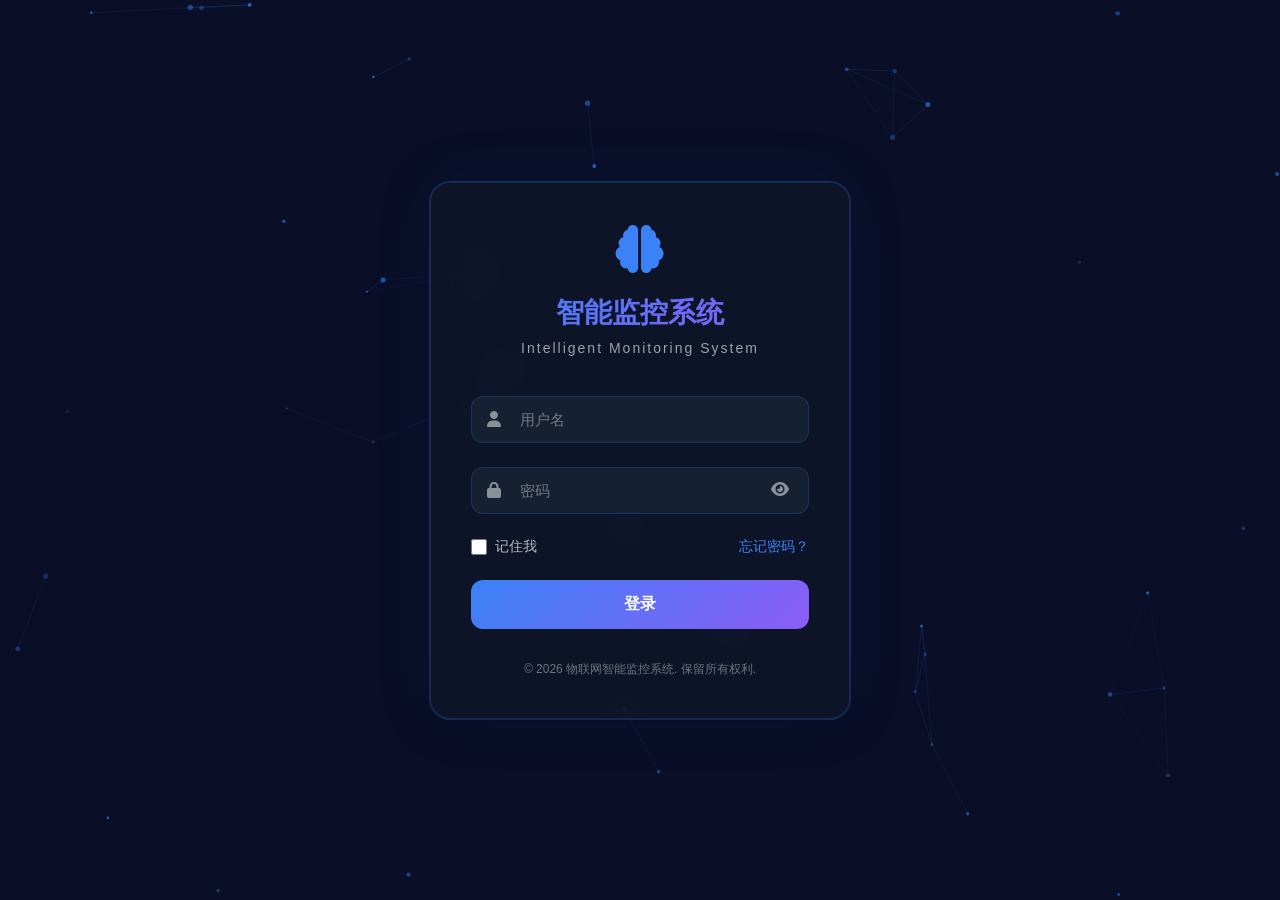
==== login.html @ 93a4303a "首次上传项目：物联网智能监控系统" ====
<!DOCTYPE html>
<html lang="zh-CN">
<head>
    <meta charset="UTF-8">
    <meta name="viewport" content="width=device-width, initial-scale=1.0">
    <meta http-equiv="X-UA-Compatible" content="IE=edge">
    <title>登录 - 物联网智能监控系统</title>
    <link rel="stylesheet" href="css/login.css">
    <link rel="stylesheet" href="https://cdnjs.cloudflare.com/ajax/libs/font-awesome/6.4.0/css/all.min.css">
</head>
<body>
    <!-- 粒子背景画布 -->
    <canvas id="particleCanvas"></canvas>
    
    <!-- 登录容器 -->
    <div class="login-container">
        <div class="login-box">
            <!-- Logo和标题 -->
            <div class="login-header">
                <div class="logo-icon">
                    <i class="fas fa-brain"></i>
                </div>
                <h1>智能监控系统</h1>
                <p>Intelligent Monitoring System</p>
            </div>
            
            <!-- 登录表单 -->
            <form class="login-form" id="loginForm">
                <div class="form-group">
                    <div class="input-wrapper">
                        <i class="fas fa-user input-icon"></i>
                        <input 
                            type="text" 
                            id="username" 
                            name="username" 
                            placeholder="用户名" 
                            autocomplete="username"
                            required
                        >
                    </div>
                    <span class="error-message" id="usernameError"></span>
                </div>
                
                <div class="form-group">
                    <div class="input-wrapper">
                        <i class="fas fa-lock input-icon"></i>
                        <input 
                            type="password" 
                            id="password" 
                            name="password" 
                            placeholder="密码" 
                            autocomplete="current-password"
                            required
                        >
                        <button type="button" class="toggle-password" id="togglePassword">
                            <i class="fas fa-eye"></i>
                        </button>
                    </div>
                    <span class="error-message" id="passwordError"></span>
                </div>
                
                <div class="form-options">
                    <label class="remember-me">
                        <input type="checkbox" id="rememberMe">
                        <span>记住我</span>
                    </label>
                    <a href="#" class="forgot-password">忘记密码？</a>
                </div>
                
                <button type="submit" class="login-btn" id="loginBtn">
                    <span class="btn-text">登录</span>
                    <span class="btn-loader" style="display: none;">
                        <i class="fas fa-spinner fa-spin"></i>
                    </span>
                </button>
            </form>
            
            <!-- 底部信息 -->
            <div class="login-footer">
                <p>&copy; 2026 物联网智能监控系统. 保留所有权利.</p>
            </div>
        </div>
    </div>
    
    <script src="js/login.js"></script>
</body>
</html>
---- css/login.css ----
/* ============================================
   登录页面样式 - 深色科技感主题
   ============================================ */

* {
    margin: 0;
    padding: 0;
    box-sizing: border-box;
}

body {
    font-family: -apple-system, BlinkMacSystemFont, 'Segoe UI', 'PingFang SC', 'Hiragino Sans GB',
        'Microsoft YaHei', 'Helvetica Neue', Helvetica, Arial, sans-serif;
    overflow: hidden;
    height: 100vh;
    background: #0a0e27;
    position: relative;
}

/* 粒子背景画布 */
#particleCanvas {
    position: fixed;
    top: 0;
    left: 0;
    width: 100%;
    height: 100%;
    z-index: 0;
}

/* 登录容器 */
.login-container {
    position: relative;
    z-index: 1;
    display: flex;
    align-items: center;
    justify-content: center;
    min-height: 100vh;
    padding: 20px;
}

/* 登录框 */
.login-box {
    width: 100%;
    max-width: 420px;
    background: rgba(15, 23, 42, 0.8);
    backdrop-filter: blur(20px);
    border-radius: 20px;
    padding: 40px;
    box-shadow: 
        0 8px 32px rgba(0, 0, 0, 0.3),
        0 0 0 1px rgba(59, 130, 246, 0.3),
        0 0 60px rgba(59, 130, 246, 0.1);
    animation: glow 3s ease-in-out infinite;
    border: 1px solid rgba(59, 130, 246, 0.2);
}

@keyframes glow {
    0%, 100% {
        box-shadow: 
            0 8px 32px rgba(0, 0, 0, 0.3),
            0 0 0 1px rgba(59, 130, 246, 0.3),
            0 0 60px rgba(59, 130, 246, 0.1);
    }
    50% {
        box-shadow: 
            0 8px 32px rgba(0, 0, 0, 0.3),
            0 0 0 1px rgba(59, 130, 246, 0.5),
            0 0 80px rgba(59, 130, 246, 0.2);
    }
}

/* 登录头部 */
.login-header {
    text-align: center;
    margin-bottom: 40px;
}

.logo-icon {
    font-size: 48px;
    color: #3b82f6;
    margin-bottom: 16px;
    display: inline-block;
    animation: pulse 2s ease-in-out infinite;
}

@keyframes pulse {
    0%, 100% {
        transform: scale(1);
        opacity: 1;
    }
    50% {
        transform: scale(1.1);
        opacity: 0.8;
    }
}

.login-header h1 {
    font-size: 28px;
    font-weight: 600;
    color: #ffffff;
    margin-bottom: 8px;
    background: linear-gradient(135deg, #3b82f6, #8b5cf6);
    -webkit-background-clip: text;
    -webkit-text-fill-color: transparent;
    background-clip: text;
}

.login-header p {
    font-size: 14px;
    color: rgba(255, 255, 255, 0.6);
    letter-spacing: 2px;
}

/* 表单组 */
.form-group {
    margin-bottom: 24px;
}

.input-wrapper {
    position: relative;
    display: flex;
    align-items: center;
}

.input-icon {
    position: absolute;
    left: 16px;
    color: rgba(255, 255, 255, 0.5);
    font-size: 16px;
    z-index: 1;
}

.input-wrapper input {
    width: 100%;
    padding: 14px 16px 14px 48px;
    background: rgba(30, 41, 59, 0.6);
    border: 1px solid rgba(59, 130, 246, 0.2);
    border-radius: 12px;
    color: #ffffff;
    font-size: 15px;
    transition: all 0.3s ease;
}

.input-wrapper input:focus {
    outline: none;
    border-color: #3b82f6;
    background: rgba(30, 41, 59, 0.8);
    box-shadow: 0 0 0 3px rgba(59, 130, 246, 0.1);
}

.input-wrapper input::placeholder {
    color: rgba(255, 255, 255, 0.4);
}

.toggle-password {
    position: absolute;
    right: 16px;
    background: none;
    border: none;
    color: rgba(255, 255, 255, 0.5);
    cursor: pointer;
    font-size: 16px;
    padding: 4px;
    transition: color 0.3s;
}

.toggle-password:hover {
    color: #3b82f6;
}

/* 错误消息 */
.error-message {
    display: block;
    color: #ef4444;
    font-size: 12px;
    margin-top: 8px;
    padding-left: 4px;
    animation: shake 0.5s;
}

@keyframes shake {
    0%, 100% { transform: translateX(0); }
    25% { transform: translateX(-5px); }
    75% { transform: translateX(5px); }
}

.input-wrapper.error input {
    border-color: #ef4444;
    animation: shake 0.5s;
}

/* 表单选项 */
.form-options {
    display: flex;
    justify-content: space-between;
    align-items: center;
    margin-bottom: 24px;
    font-size: 14px;
}

.remember-me {
    display: flex;
    align-items: center;
    gap: 8px;
    color: rgba(255, 255, 255, 0.7);
    cursor: pointer;
}

.remember-me input[type="checkbox"] {
    width: 16px;
    height: 16px;
    accent-color: #3b82f6;
    cursor: pointer;
}

.forgot-password {
    color: #3b82f6;
    text-decoration: none;
    transition: color 0.3s;
}

.forgot-password:hover {
    color: #60a5fa;
}

/* 登录按钮 */
.login-btn {
    width: 100%;
    padding: 14px;
    background: linear-gradient(135deg, #3b82f6, #8b5cf6);
    border: none;
    border-radius: 12px;
    color: #ffffff;
    font-size: 16px;
    font-weight: 600;
    cursor: pointer;
    position: relative;
    overflow: hidden;
    transition: all 0.3s ease;
}

.login-btn::before {
    content: '';
    position: absolute;
    top: 50%;
    left: 50%;
    width: 0;
    height: 0;
    border-radius: 50%;
    background: rgba(255, 255, 255, 0.3);
    transform: translate(-50%, -50%);
    transition: width 0.6s, height 0.6s;
}

.login-btn:hover::before {
    width: 300px;
    height: 300px;
}

.login-btn:hover {
    transform: translateY(-2px);
    box-shadow: 0 10px 30px rgba(59, 130, 246, 0.4);
}

.login-btn:active {
    transform: translateY(0);
}

.login-btn:disabled {
    opacity: 0.6;
    cursor: not-allowed;
}

.btn-text {
    position: relative;
    z-index: 1;
}

.btn-loader {
    position: relative;
    z-index: 1;
}

/* 登录底部 */
.login-footer {
    margin-top: 32px;
    text-align: center;
    color: rgba(255, 255, 255, 0.4);
    font-size: 12px;
}

/* 响应式设计 */
@media (max-width: 480px) {
    .login-box {
        padding: 30px 20px;
    }
    
    .login-header h1 {
        font-size: 24px;
    }
    
    .logo-icon {
        font-size: 40px;
    }
}
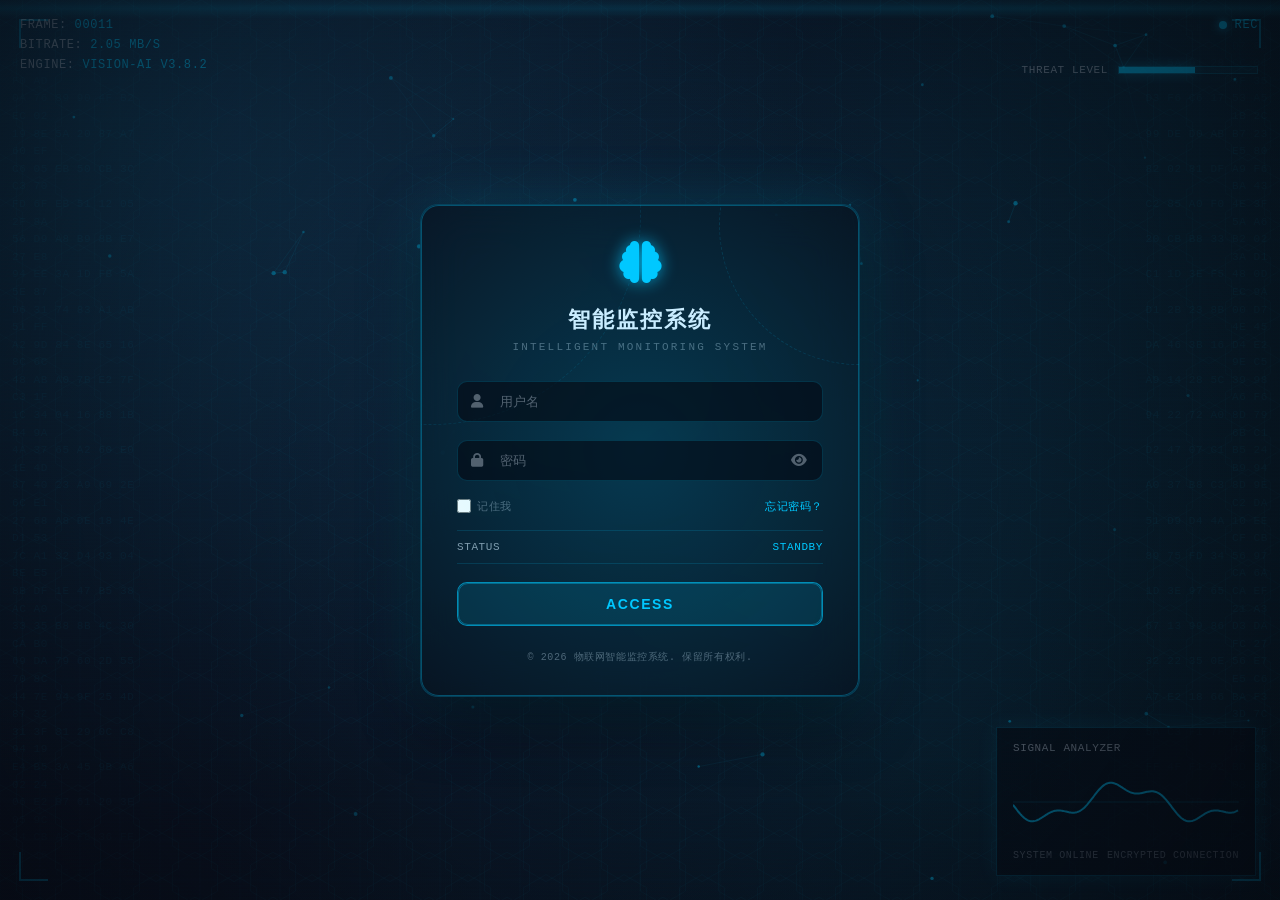
==== commit 74dc31f3: "first commit login" ====
--- a/login.html
+++ b/login.html
@@ -9,19 +9,57 @@
     <link rel="stylesheet" href="https://cdnjs.cloudflare.com/ajax/libs/font-awesome/6.4.0/css/all.min.css">
 </head>
 <body>
-    <!-- 粒子背景画布 -->
-    <canvas id="particleCanvas"></canvas>
+    <!-- HUD背景画布 -->
+    <canvas id="hudCanvas"></canvas>
+    
+    <!-- HUD叠加层 -->
+    <div class="hud-overlay">
+        <div class="hud-counters">
+            <div class="hud-item">FRAME: <span id="hudFrame">00000</span></div>
+            <div class="hud-item">BITRATE: <span id="hudBitrate">0.0 MB/s</span></div>
+            <div class="hud-item">ENGINE: <span id="hudEngine">VISION-AI v3.8.2</span></div>
+        </div>
+        <div class="hud-rec">
+            <span class="rec-dot"></span>
+            <span>REC</span>
+        </div>
+        <div class="hud-threat">
+            <span>THREAT LEVEL</span>
+            <div class="threat-bar">
+                <span class="threat-fill" id="threatFill"></span>
+            </div>
+        </div>
+    </div>
+    
+    <!-- 左右十六进制数据流 -->
+    <div class="hex-stream hex-stream-left" id="hexStreamLeft"></div>
+    <div class="hex-stream hex-stream-right" id="hexStreamRight"></div>
+    
+    <!-- 底部右侧波形分析仪 -->
+    <div class="waveform-panel">
+        <div class="panel-title">SIGNAL ANALYZER</div>
+        <canvas id="waveformCanvas"></canvas>
+        <div class="panel-meta">
+            <span>System Online</span>
+            <span>Encrypted Connection</span>
+        </div>
+    </div>
+    
+    <!-- 聚焦遮罩 -->
+    <div class="login-focus-backdrop"></div>
     
     <!-- 登录容器 -->
     <div class="login-container">
-        <div class="login-box">
+        <div class="login-box" id="loginBox">
+            <div class="orbit-ring ring-outer"></div>
+            <div class="orbit-ring ring-inner"></div>
             <!-- Logo和标题 -->
             <div class="login-header">
                 <div class="logo-icon">
                     <i class="fas fa-brain"></i>
                 </div>
                 <h1>智能监控系统</h1>
-                <p>Intelligent Monitoring System</p>
+                <p>INTELLIGENT MONITORING SYSTEM</p>
             </div>
             
             <!-- 登录表单 -->
@@ -67,8 +105,13 @@
                     <a href="#" class="forgot-password">忘记密码？</a>
                 </div>
                 
+                <div class="login-status">
+                    <span class="status-label">STATUS</span>
+                    <span class="status-text" id="loginStatusText">STANDBY</span>
+                </div>
+
                 <button type="submit" class="login-btn" id="loginBtn">
-                    <span class="btn-text">登录</span>
+                    <span class="btn-text">ACCESS</span>
                     <span class="btn-loader" style="display: none;">
                         <i class="fas fa-spinner fa-spin"></i>
                     </span>
--- a/css/login.css
+++ b/css/login.css
@@ -1,6 +1,16 @@
 /* ============================================
-   登录页面样式 - 深色科技感主题
+   登录页面样式 - 企业级AI视觉控制台
    ============================================ */
+
+:root {
+    --accent: #00c8ff;
+    --bg: #070b14;
+    --panel: rgba(8, 16, 28, 0.72);
+    --panel-border: rgba(0, 200, 255, 0.25);
+    --text: #e6f2ff;
+    --text-dim: rgba(230, 242, 255, 0.6);
+    --text-muted: rgba(230, 242, 255, 0.35);
+}
 
 * {
     margin: 0;
@@ -9,28 +19,188 @@
 }
 
 body {
-    font-family: -apple-system, BlinkMacSystemFont, 'Segoe UI', 'PingFang SC', 'Hiragino Sans GB',
-        'Microsoft YaHei', 'Helvetica Neue', Helvetica, Arial, sans-serif;
+    font-family: "JetBrains Mono", "Consolas", "SFMono-Regular", "Menlo", "Monaco", "Courier New", monospace;
     overflow: hidden;
     height: 100vh;
-    background: #0a0e27;
+    background: radial-gradient(circle at 18% 15%, #12203a 0%, #0c1528 40%, #070b14 100%);
     position: relative;
-}
-
-/* 粒子背景画布 */
-#particleCanvas {
+    color: var(--text);
+    text-transform: uppercase;
+    letter-spacing: 0.6px;
+}
+
+/* 背景蓝色光斑 */
+body::before {
+    content: "";
     position: fixed;
-    top: 0;
-    left: 0;
+    inset: -10%;
+    background:
+        radial-gradient(circle at 15% 20%, rgba(0, 200, 255, 0.18), transparent 45%),
+        radial-gradient(circle at 85% 18%, rgba(0, 200, 255, 0.12), transparent 50%),
+        radial-gradient(circle at 70% 78%, rgba(0, 200, 255, 0.10), transparent 55%);
+    z-index: 0;
+    pointer-events: none;
+    mix-blend-mode: screen;
+}
+
+/* 聚焦遮罩，让登录区更突出 */
+.login-focus-backdrop {
+    position: fixed;
+    inset: 0;
+    background:
+        radial-gradient(circle at 50% 50%, rgba(12, 18, 32, 0.08) 0%, rgba(7, 11, 20, 0.35) 50%, rgba(5, 8, 15, 0.7) 100%);
+    z-index: 1;
+    pointer-events: none;
+}
+
+/* HUD背景画布 */
+#hudCanvas {
+    position: fixed;
+    inset: 0;
     width: 100%;
     height: 100%;
     z-index: 0;
 }
 
+/* HUD叠加层 */
+.hud-overlay {
+    position: fixed;
+    inset: 0;
+    pointer-events: none;
+    z-index: 1;
+    opacity: 0.75;
+}
+
+.hud-counters {
+    position: absolute;
+    top: 18px;
+    left: 20px;
+    display: flex;
+    flex-direction: column;
+    gap: 6px;
+    font-size: 12px;
+    color: var(--text-dim);
+}
+
+.hud-item span {
+    color: var(--accent);
+}
+
+.hud-rec {
+    position: absolute;
+    top: 18px;
+    right: 22px;
+    display: flex;
+    align-items: center;
+    gap: 8px;
+    font-size: 12px;
+    color: var(--accent);
+}
+
+.rec-dot {
+    width: 8px;
+    height: 8px;
+    border-radius: 50%;
+    background: var(--accent);
+    box-shadow: 0 0 10px var(--accent);
+    animation: recBlink 1.4s steps(2) infinite;
+}
+
+@keyframes recBlink {
+    0%, 100% { opacity: 1; }
+    50% { opacity: 0.2; }
+}
+
+.hud-threat {
+    position: absolute;
+    top: 64px;
+    right: 22px;
+    display: flex;
+    align-items: center;
+    gap: 10px;
+    font-size: 11px;
+    color: var(--text-dim);
+}
+
+.threat-bar {
+    width: 140px;
+    height: 8px;
+    border: 1px solid var(--panel-border);
+    background: rgba(0, 200, 255, 0.08);
+}
+
+.threat-fill {
+    display: block;
+    height: 100%;
+    width: 30%;
+    background: var(--accent);
+    box-shadow: 0 0 12px rgba(0, 200, 255, 0.6);
+}
+
+/* 左右十六进制数据流 */
+.hex-stream {
+    position: fixed;
+    top: 0;
+    bottom: 0;
+    width: 160px;
+    padding: 20px 12px;
+    font-size: 11px;
+    line-height: 1.6;
+    color: rgba(0, 200, 255, 0.35);
+    z-index: 1;
+    pointer-events: none;
+    mask-image: linear-gradient(to bottom, transparent, #000 15%, #000 85%, transparent);
+    opacity: 0.28;
+}
+
+.hex-stream-left {
+    left: 0;
+}
+
+.hex-stream-right {
+    right: 0;
+    text-align: right;
+}
+
+/* 底部右侧波形 */
+.waveform-panel {
+    position: fixed;
+    right: 24px;
+    bottom: 24px;
+    width: 260px;
+    padding: 14px 16px;
+    background: rgba(6, 12, 22, 0.78);
+    border: 1px solid var(--panel-border);
+    box-shadow: 0 0 20px rgba(0, 200, 255, 0.15);
+    z-index: 1;
+    pointer-events: none;
+    opacity: 0.82;
+}
+
+.waveform-panel .panel-title {
+    font-size: 11px;
+    color: var(--text-dim);
+    margin-bottom: 8px;
+}
+
+#waveformCanvas {
+    width: 100%;
+    height: 80px;
+    display: block;
+}
+
+.panel-meta {
+    margin-top: 8px;
+    display: flex;
+    justify-content: space-between;
+    font-size: 10px;
+    color: var(--text-muted);
+}
+
 /* 登录容器 */
 .login-container {
     position: relative;
-    z-index: 1;
+    z-index: 2;
     display: flex;
     align-items: center;
     justify-content: center;
@@ -41,79 +211,107 @@
 /* 登录框 */
 .login-box {
     width: 100%;
-    max-width: 420px;
-    background: rgba(15, 23, 42, 0.8);
-    backdrop-filter: blur(20px);
-    border-radius: 20px;
-    padding: 40px;
-    box-shadow: 
-        0 8px 32px rgba(0, 0, 0, 0.3),
-        0 0 0 1px rgba(59, 130, 246, 0.3),
-        0 0 60px rgba(59, 130, 246, 0.1);
-    animation: glow 3s ease-in-out infinite;
-    border: 1px solid rgba(59, 130, 246, 0.2);
-}
-
-@keyframes glow {
-    0%, 100% {
-        box-shadow: 
-            0 8px 32px rgba(0, 0, 0, 0.3),
-            0 0 0 1px rgba(59, 130, 246, 0.3),
-            0 0 60px rgba(59, 130, 246, 0.1);
-    }
-    50% {
-        box-shadow: 
-            0 8px 32px rgba(0, 0, 0, 0.3),
-            0 0 0 1px rgba(59, 130, 246, 0.5),
-            0 0 80px rgba(59, 130, 246, 0.2);
-    }
+    max-width: 440px;
+    background: var(--panel);
+    backdrop-filter: blur(22px);
+    border-radius: 18px;
+    padding: 36px 36px 32px;
+    border: 1px solid var(--panel-border);
+    box-shadow:
+        0 24px 60px rgba(0, 0, 0, 0.45),
+        0 0 60px rgba(0, 200, 255, 0.18),
+        inset 0 0 0 1px rgba(0, 200, 255, 0.1);
+    position: relative;
+    overflow: hidden;
+}
+
+.login-box::before {
+    content: "";
+    position: absolute;
+    inset: -40%;
+    background: radial-gradient(circle at var(--glow-x, 50%) var(--glow-y, 50%), rgba(0, 200, 255, 0.35), transparent 60%);
+    opacity: 0.6;
+    pointer-events: none;
+    transition: opacity 0.2s ease;
+}
+
+.login-box::after {
+    content: "";
+    position: absolute;
+    inset: 0;
+    border-radius: 18px;
+    border: 1px solid rgba(0, 200, 255, 0.25);
+    box-shadow: 0 0 20px rgba(0, 200, 255, 0.15);
+    pointer-events: none;
+}
+
+.orbit-ring {
+    position: absolute;
+    border: 1px dashed rgba(0, 200, 255, 0.35);
+    border-radius: 50%;
+    pointer-events: none;
+    animation: orbitSpin 14s linear infinite;
+}
+
+.ring-outer {
+    width: 420px;
+    height: 420px;
+    top: -200px;
+    left: -200px;
+    opacity: 0.3;
+}
+
+.ring-inner {
+    width: 280px;
+    height: 280px;
+    top: -120px;
+    right: -140px;
+    opacity: 0.4;
+    animation-direction: reverse;
+}
+
+@keyframes orbitSpin {
+    from { transform: rotate(0deg); }
+    to { transform: rotate(360deg); }
 }
 
 /* 登录头部 */
 .login-header {
     text-align: center;
-    margin-bottom: 40px;
+    margin-bottom: 28px;
 }
 
 .logo-icon {
-    font-size: 48px;
-    color: #3b82f6;
-    margin-bottom: 16px;
+    font-size: 42px;
+    color: var(--accent);
+    margin-bottom: 14px;
     display: inline-block;
-    animation: pulse 2s ease-in-out infinite;
+    text-shadow: 0 0 16px rgba(0, 200, 255, 0.7);
+    animation: pulse 3s ease-in-out infinite;
 }
 
 @keyframes pulse {
-    0%, 100% {
-        transform: scale(1);
-        opacity: 1;
-    }
-    50% {
-        transform: scale(1.1);
-        opacity: 0.8;
-    }
+    0%, 100% { transform: scale(1); opacity: 1; }
+    50% { transform: scale(1.08); opacity: 0.8; }
 }
 
 .login-header h1 {
-    font-size: 28px;
+    font-size: 22px;
     font-weight: 600;
-    color: #ffffff;
-    margin-bottom: 8px;
-    background: linear-gradient(135deg, #3b82f6, #8b5cf6);
-    -webkit-background-clip: text;
-    -webkit-text-fill-color: transparent;
-    background-clip: text;
+    color: var(--text);
+    margin-bottom: 6px;
+    letter-spacing: 2px;
 }
 
 .login-header p {
-    font-size: 14px;
-    color: rgba(255, 255, 255, 0.6);
-    letter-spacing: 2px;
+    font-size: 11px;
+    color: var(--text-muted);
+    letter-spacing: 2.2px;
 }
 
 /* 表单组 */
 .form-group {
-    margin-bottom: 24px;
+    margin-bottom: 18px;
 }
 
 .input-wrapper {
@@ -124,68 +322,67 @@
 
 .input-icon {
     position: absolute;
-    left: 16px;
-    color: rgba(255, 255, 255, 0.5);
-    font-size: 16px;
+    left: 14px;
+    color: var(--text-muted);
+    font-size: 14px;
     z-index: 1;
 }
 
 .input-wrapper input {
     width: 100%;
-    padding: 14px 16px 14px 48px;
-    background: rgba(30, 41, 59, 0.6);
-    border: 1px solid rgba(59, 130, 246, 0.2);
-    border-radius: 12px;
-    color: #ffffff;
-    font-size: 15px;
-    transition: all 0.3s ease;
+    padding: 12px 14px 12px 42px;
+    background: rgba(6, 12, 22, 0.65);
+    border: 1px solid rgba(0, 200, 255, 0.18);
+    border-radius: 10px;
+    color: var(--text);
+    font-size: 13px;
+    transition: all 0.2s ease;
 }
 
 .input-wrapper input:focus {
     outline: none;
-    border-color: #3b82f6;
-    background: rgba(30, 41, 59, 0.8);
-    box-shadow: 0 0 0 3px rgba(59, 130, 246, 0.1);
+    border-color: var(--accent);
+    box-shadow: 0 0 0 2px rgba(0, 200, 255, 0.15);
 }
 
 .input-wrapper input::placeholder {
-    color: rgba(255, 255, 255, 0.4);
+    color: var(--text-muted);
 }
 
 .toggle-password {
     position: absolute;
-    right: 16px;
+    right: 12px;
     background: none;
     border: none;
-    color: rgba(255, 255, 255, 0.5);
+    color: var(--text-muted);
     cursor: pointer;
-    font-size: 16px;
+    font-size: 14px;
     padding: 4px;
-    transition: color 0.3s;
+    transition: color 0.2s;
 }
 
 .toggle-password:hover {
-    color: #3b82f6;
+    color: var(--accent);
 }
 
 /* 错误消息 */
 .error-message {
     display: block;
-    color: #ef4444;
-    font-size: 12px;
-    margin-top: 8px;
+    color: var(--accent);
+    font-size: 11px;
+    margin-top: 6px;
     padding-left: 4px;
     animation: shake 0.5s;
 }
 
 @keyframes shake {
     0%, 100% { transform: translateX(0); }
-    25% { transform: translateX(-5px); }
-    75% { transform: translateX(5px); }
+    25% { transform: translateX(-4px); }
+    75% { transform: translateX(4px); }
 }
 
 .input-wrapper.error input {
-    border-color: #ef4444;
+    border-color: var(--accent);
     animation: shake 0.5s;
 }
 
@@ -194,76 +391,97 @@
     display: flex;
     justify-content: space-between;
     align-items: center;
-    margin-bottom: 24px;
-    font-size: 14px;
+    margin-bottom: 16px;
+    font-size: 11px;
+    color: var(--text-muted);
 }
 
 .remember-me {
     display: flex;
     align-items: center;
-    gap: 8px;
-    color: rgba(255, 255, 255, 0.7);
+    gap: 6px;
     cursor: pointer;
 }
 
 .remember-me input[type="checkbox"] {
-    width: 16px;
-    height: 16px;
-    accent-color: #3b82f6;
+    width: 14px;
+    height: 14px;
+    accent-color: var(--accent);
     cursor: pointer;
 }
 
 .forgot-password {
-    color: #3b82f6;
+    color: var(--accent);
     text-decoration: none;
-    transition: color 0.3s;
+    transition: opacity 0.2s;
 }
 
 .forgot-password:hover {
-    color: #60a5fa;
+    opacity: 0.7;
+}
+
+/* 状态行 */
+.login-status {
+    display: flex;
+    justify-content: space-between;
+    align-items: center;
+    border-top: 1px solid rgba(0, 200, 255, 0.15);
+    border-bottom: 1px solid rgba(0, 200, 255, 0.15);
+    padding: 10px 0;
+    margin-bottom: 18px;
+    font-size: 11px;
+    color: var(--text-dim);
+}
+
+.status-text {
+    color: var(--accent);
 }
 
 /* 登录按钮 */
 .login-btn {
     width: 100%;
-    padding: 14px;
-    background: linear-gradient(135deg, #3b82f6, #8b5cf6);
-    border: none;
-    border-radius: 12px;
-    color: #ffffff;
-    font-size: 16px;
+    padding: 13px;
+    background: rgba(0, 200, 255, 0.12);
+    border: 1px solid rgba(0, 200, 255, 0.6);
+    border-radius: 10px;
+    color: var(--accent);
+    font-size: 14px;
     font-weight: 600;
     cursor: pointer;
     position: relative;
     overflow: hidden;
-    transition: all 0.3s ease;
+    transition: all 0.25s ease;
+    letter-spacing: 1.6px;
 }
 
 .login-btn::before {
-    content: '';
-    position: absolute;
-    top: 50%;
-    left: 50%;
-    width: 0;
-    height: 0;
-    border-radius: 50%;
-    background: rgba(255, 255, 255, 0.3);
-    transform: translate(-50%, -50%);
-    transition: width 0.6s, height 0.6s;
-}
-
-.login-btn:hover::before {
-    width: 300px;
-    height: 300px;
+    content: "";
+    position: absolute;
+    top: 0;
+    left: -40%;
+    width: 40%;
+    height: 100%;
+    background: linear-gradient(90deg, transparent, rgba(0, 200, 255, 0.7), transparent);
+    animation: scan 2.6s linear infinite;
+}
+
+.login-btn::after {
+    content: "";
+    position: absolute;
+    inset: 0;
+    border: 1px solid rgba(0, 200, 255, 0.35);
+    border-radius: 10px;
+    pointer-events: none;
+}
+
+@keyframes scan {
+    0% { transform: translateX(-120%); }
+    100% { transform: translateX(320%); }
 }
 
 .login-btn:hover {
-    transform: translateY(-2px);
-    box-shadow: 0 10px 30px rgba(59, 130, 246, 0.4);
-}
-
-.login-btn:active {
-    transform: translateY(0);
+    box-shadow: 0 0 24px rgba(0, 200, 255, 0.45);
+    transform: translateY(-1px);
 }
 
 .login-btn:disabled {
@@ -271,11 +489,7 @@
     cursor: not-allowed;
 }
 
-.btn-text {
-    position: relative;
-    z-index: 1;
-}
-
+.btn-text,
 .btn-loader {
     position: relative;
     z-index: 1;
@@ -283,23 +497,31 @@
 
 /* 登录底部 */
 .login-footer {
-    margin-top: 32px;
+    margin-top: 24px;
     text-align: center;
-    color: rgba(255, 255, 255, 0.4);
-    font-size: 12px;
+    color: var(--text-muted);
+    font-size: 10px;
 }
 
 /* 响应式设计 */
+@media (max-width: 768px) {
+    .hex-stream {
+        display: none;
+    }
+
+    .waveform-panel {
+        width: 220px;
+        right: 16px;
+        bottom: 16px;
+    }
+}
+
 @media (max-width: 480px) {
     .login-box {
-        padding: 30px 20px;
+        padding: 26px 22px;
     }
-    
-    .login-header h1 {
-        font-size: 24px;
+
+    .waveform-panel {
+        display: none;
     }
-    
-    .logo-icon {
-        font-size: 40px;
-    }
-}
+}
